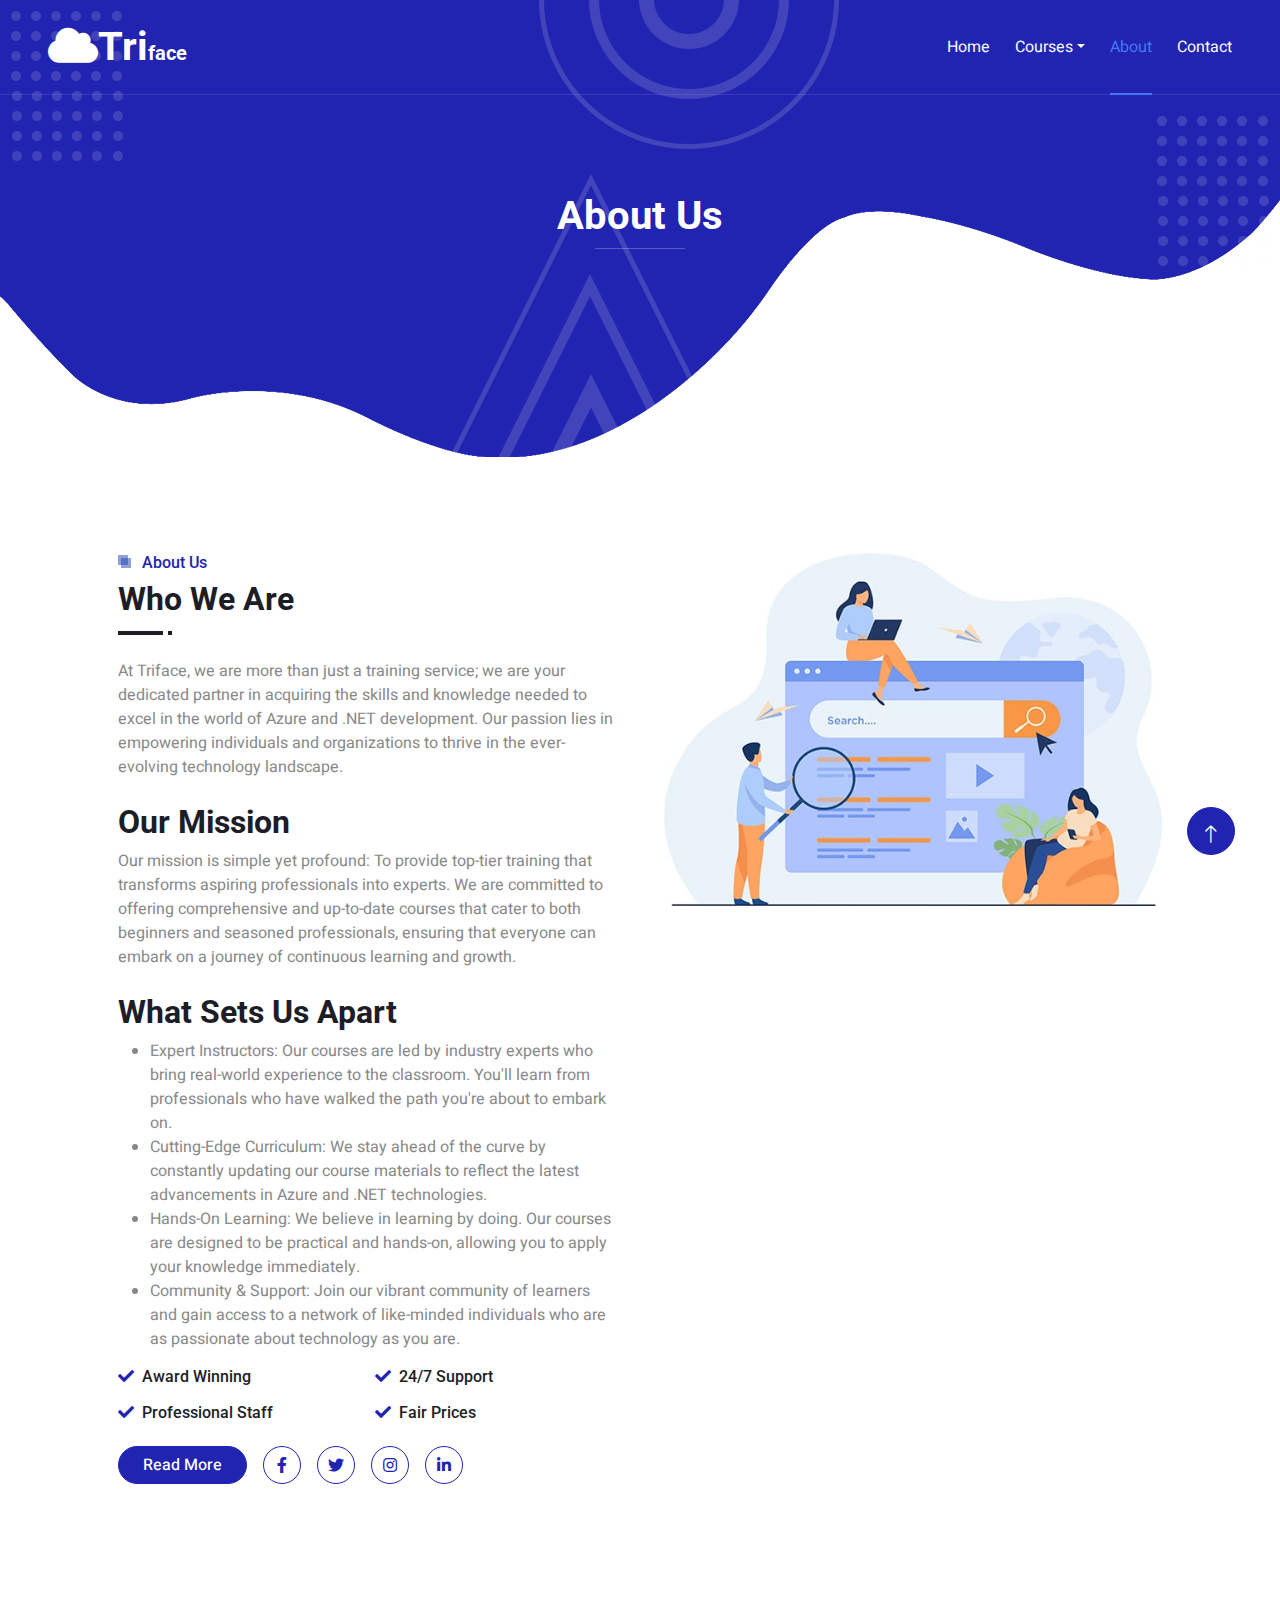
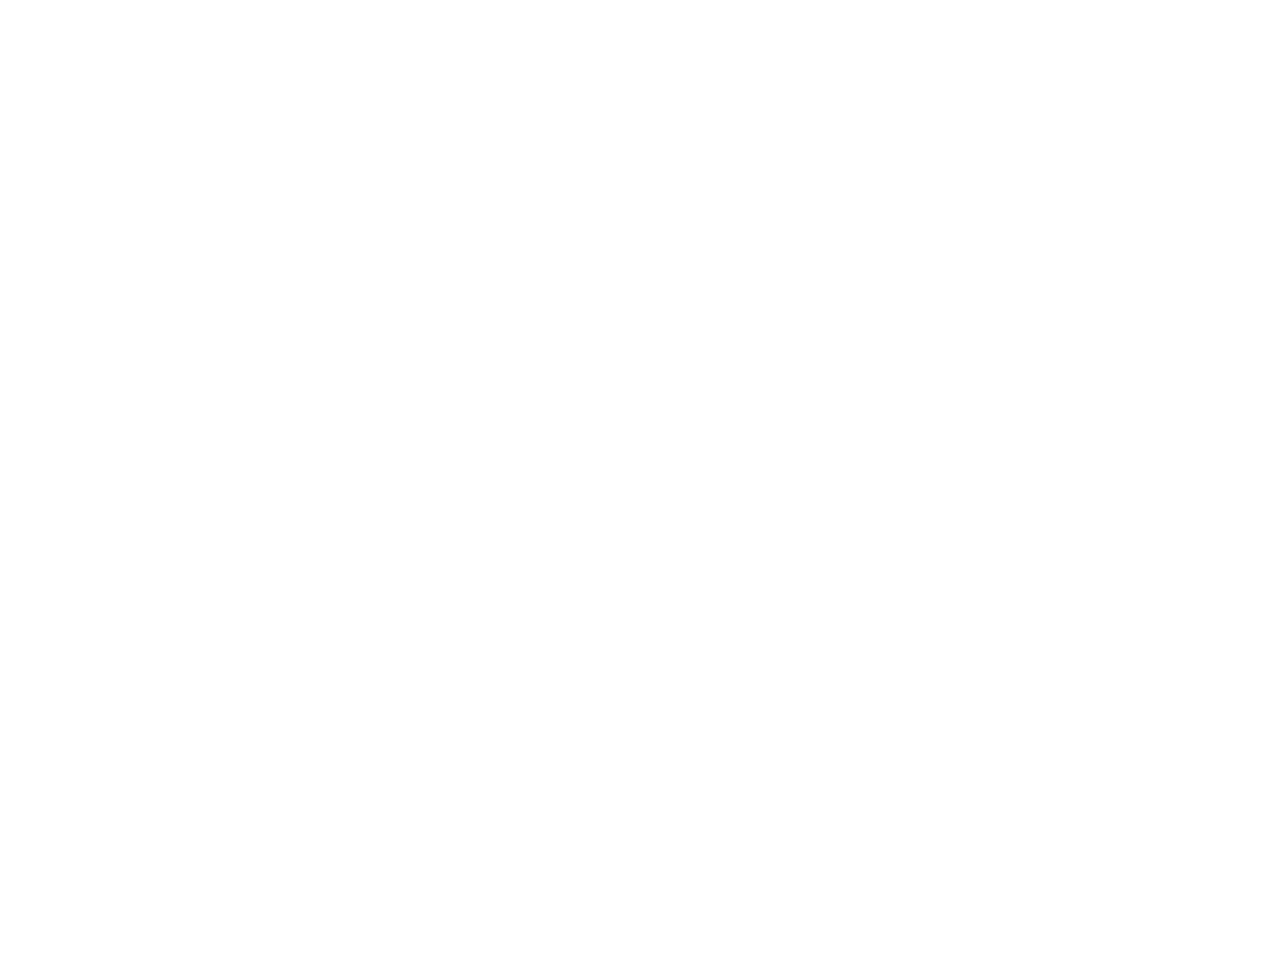
==== about.html @ 001e8b4e "Add files via upload" ====
<!DOCTYPE html>
<html lang="en">

<head>
    <meta charset="utf-8">
    <title>TriFace Training Services</title>
    <meta content="width=device-width, initial-scale=1.0" name="viewport">
    <meta content="" name="keywords">
    <meta content="" name="description">

    <!-- Favicon -->
    <link href="img/favicon-16x16.png" rel="icon">

    <!-- Google Web Fonts -->
    <link rel="preconnect" href="https://fonts.googleapis.com">
    <link rel="preconnect" href="https://fonts.gstatic.com" crossorigin>
    <link href="https://fonts.googleapis.com/css2?family=Heebo:wght@400;500&family=Roboto:wght@400;500;700&display=swap" rel="stylesheet"> 

    <!-- Icon Font Stylesheet -->
    <link href="https://cdnjs.cloudflare.com/ajax/libs/font-awesome/5.10.0/css/all.min.css" rel="stylesheet">
    <link href="https://cdn.jsdelivr.net/npm/bootstrap-icons@1.4.1/font/bootstrap-icons.css" rel="stylesheet">

    <!-- Libraries Stylesheet -->
    <link href="lib/animate/animate.min.css" rel="stylesheet">
    <link href="lib/owlcarousel/assets/owl.carousel.min.css" rel="stylesheet">
    <link href="lib/lightbox/css/lightbox.min.css" rel="stylesheet">

    <!-- Customized Bootstrap Stylesheet -->
    <link href="css/bootstrap.min.css" rel="stylesheet">

    <!-- Template Stylesheet -->
    <link href="css/style.css" rel="stylesheet">
</head>

<body>
    <div class="container-xxl bg-white p-0">
        <!-- Spinner Start -->
        <div id="spinner" class="show bg-white position-fixed translate-middle w-100 vh-100 top-50 start-50 d-flex align-items-center justify-content-center">
            <div class="spinner-grow text-primary" style="width: 3rem; height: 3rem;" role="status">
                <span class="sr-only">Loading...</span>
            </div>
        </div>
        <!-- Spinner End -->


        <!-- Navbar & Hero Start -->
        <div class="container-xxl position-relative p-0">
            <nav class="navbar navbar-expand-lg navbar-light px-4 px-lg-5 py-3 py-lg-0">
                <a href="index.html" class="navbar-brand p-0">
                    <h1 class="m-0"><i class="fa fa-cloud"></i>Tri<span class="fs-5">face</span></h1>
                    
                </a>
                <button class="navbar-toggler" type="button" data-bs-toggle="collapse" data-bs-target="#navbarCollapse">
                    <span class="fa fa-bars"></span>
                </button>
                <div class="collapse navbar-collapse" id="navbarCollapse">
                    <div class="navbar-nav ms-auto py-0">
                       
                <div class="navbar-nav ms-auto py-0">
                    <a href="index.html" class="nav-item nav-link ">Home</a>
                    
                    <div class="nav-item dropdown">
                        <a href="#" class="nav-link dropdown-toggle" data-bs-toggle="dropdown">Courses</a>
                        <div class="dropdown-menu m-0">
                            <a href="AzureDevops.html" class="dropdown-item">Azure DevOps</a>
                            <a href="AzureCloudNativeusingKubernetesServices.html" class="dropdown-item">Azure cloud Native Using <br> Kubernetes Services</a>
                            <a href="AzureIntegrationServices.html" class="dropdown-item">Azure Integration Services</a>
                            <a href="AzureFundamentals.html" class="dropdown-item">Azure Fundamentals</a>
                            <a href="NetCoreandWebApi.html" class="dropdown-item">.Net core and web api</a>
                            <a href="AzureDataEngineering.html" class="dropdown-item">Azure Data Engineering</a>
                        </div>
                    </div>
                    <a href="about.html" class="nav-item nav-link active">About</a>
                    <a href="contact.html" class="nav-item nav-link">Contact</a>
                </div>
               
            </div>
            </nav>

            <div class="container-xxl py-5 bg-primary hero-header mb-5">
                <div class="container my-5 py-5 px-lg-5">
                    <div class="row g-5 py-5">
                        <div class="col-12 text-center">
                            <h1 class="text-white animated zoomIn">About Us</h1>
                            <hr class="bg-white mx-auto mt-0" style="width: 90px;">
                            
                        </div>
                    </div>
                </div>
            </div>
        </div>
        <!-- Navbar & Hero End -->


       


        <!-- About Start -->
        <div class="container-xxl py-5">
            <div class="container px-lg-5">
                <div class="row g-5">
                    <div class="col-lg-6 wow fadeInUp" data-wow-delay="0.1s">
                        <div class="section-title position-relative mb-4 pb-2">
                            <h6 class="position-relative text-primary ps-4">About Us</h6>
                            <h2 class="mt-2">Who We Are</h2>
                        </div>
                        <p class="mb-4">At Triface, we are more than just a training service; we are your dedicated partner in acquiring the skills and knowledge needed to excel in the world of Azure and .NET development. Our passion lies in empowering individuals and organizations to thrive in the ever-evolving technology landscape.</p>
                        <h2 class="mt-2">Our Mission</h2>
                        <p class="mb-4">Our mission is simple yet profound: To provide top-tier training that transforms aspiring professionals into experts. We are committed to offering comprehensive and up-to-date courses that cater to both beginners and seasoned professionals, ensuring that everyone can embark on a journey of continuous learning and growth.</p>
                        <h2 class="mt-2">What Sets Us Apart</h2>
                        <ul>
                            <li>Expert Instructors: Our courses are led by industry experts who bring real-world experience to the classroom. You'll learn from professionals who have walked the path you're about to embark on.</li>
                            <li>Cutting-Edge Curriculum: We stay ahead of the curve by constantly updating our course materials to reflect the latest advancements in Azure and .NET technologies.

                            </li>
                            <li>Hands-On Learning: We believe in learning by doing. Our courses are designed to be practical and hands-on, allowing you to apply your knowledge immediately.</li>
                            <li>Community & Support: Join our vibrant community of learners and gain access to a network of like-minded individuals who are as passionate about technology as you are.</li>
                        </ul>
                        <div class="row g-3">
                            <div class="col-sm-6">
                                <h6 class="mb-3"><i class="fa fa-check text-primary me-2"></i>Award Winning</h6>
                                <h6 class="mb-0"><i class="fa fa-check text-primary me-2"></i>Professional Staff</h6>
                            </div>
                            <div class="col-sm-6">
                                <h6 class="mb-3"><i class="fa fa-check text-primary me-2"></i>24/7 Support</h6>
                                <h6 class="mb-0"><i class="fa fa-check text-primary me-2"></i>Fair Prices</h6>
                            </div>
                        </div>
                        <div class="d-flex align-items-center mt-4">
                            <a class="btn btn-primary rounded-pill px-4 me-3" href="">Read More</a>
                            <a class="btn btn-outline-primary btn-square me-3" href=""><i class="fab fa-facebook-f"></i></a>
                            <a class="btn btn-outline-primary btn-square me-3" href=""><i class="fab fa-twitter"></i></a>
                            <a class="btn btn-outline-primary btn-square me-3" href=""><i class="fab fa-instagram"></i></a>
                            <a class="btn btn-outline-primary btn-square" href=""><i class="fab fa-linkedin-in"></i></a>
                        </div>
                    </div>
                    <div class="col-lg-6">
                        <img class="img-fluid wow zoomIn" data-wow-delay="0.5s" src="img/about.jpg">
                    </div>
                </div>
            </div>
        </div>
        <!-- About End -->


    


        <!-- Team Start -->
        <div class="container-xxl py-5">
            <div class="container px-lg-5">
                <div class="section-title position-relative text-center mb-5 pb-2 wow fadeInUp" data-wow-delay="0.1s">
                    <h6 class="position-relative d-inline text-primary ps-4">Our Team</h6>
                    <h2 class="mt-2">Meet Our Teachers</h2>
                </div>
                <div class="row g-4">
                    <!-- <div class="col-lg-4 wow fadeInUp" data-wow-delay="0.1s">
                        <div class="team-item">
                            <div class="d-flex">
                                <div class="flex-shrink-0 d-flex flex-column align-items-center mt-4 pt-5" style="width: 75px;">
                                    <a class="btn btn-square text-primary bg-white my-1" href=""><i class="fab fa-facebook-f"></i></a>
                                    <a class="btn btn-square text-primary bg-white my-1" href=""><i class="fab fa-twitter"></i></a>
                                    <a class="btn btn-square text-primary bg-white my-1" href=""><i class="fab fa-instagram"></i></a>
                                    <a class="btn btn-square text-primary bg-white my-1" href=""><i class="fab fa-linkedin-in"></i></a>
                                </div>
                                <img class="img-fluid rounded w-100" src="img/teacher.jpg" alt="">
                            </div>
                            <div class="px-4 py-3">
                                <h5 class="fw-bold m-0">Teacher Name</h5>
                                <small>Designation</small>
                            </div>
                        </div>
                    </div> -->
                    <div class="col-lg-4 wow fadeInUp" data-wow-delay="0.3s">
                        <div class="team-item">
                            <div class="d-flex">
                                <div class="flex-shrink-0 d-flex flex-column align-items-center mt-4 pt-5" style="width: 75px;">
                                    <a class="btn btn-square text-primary bg-white my-1" href=""><i class="fab fa-facebook-f"></i></a>
                                    <a class="btn btn-square text-primary bg-white my-1" href=""><i class="fab fa-twitter"></i></a>
                                    <a class="btn btn-square text-primary bg-white my-1" href=""><i class="fab fa-instagram"></i></a>
                                    <a class="btn btn-square text-primary bg-white my-1" href=""><i class="fab fa-linkedin-in"></i></a>
                                </div>
                                <!-- <img class="img-fluid rounded w-100" src="img/teacher.jpg" alt=""> -->
                            </div>
                            <div class="px-4 py-3">
                                <h5 class="fw-bold m-0">Teacher Name</h5>
                                <small>Designation</small>
                            </div>
                        </div>
                    </div>
                    <div class="col-lg-4 wow fadeInUp" data-wow-delay="0.6s">
                        <div class="team-item">
                            <div class="d-flex">
                                <div class="flex-shrink-0 d-flex flex-column align-items-center mt-4 pt-5" style="width: 75px;">
                                    <a class="btn btn-square text-primary bg-white my-1" href=""><i class="fab fa-facebook-f"></i></a>
                                    <a class="btn btn-square text-primary bg-white my-1" href=""><i class="fab fa-twitter"></i></a>
                                    <a class="btn btn-square text-primary bg-white my-1" href=""><i class="fab fa-instagram"></i></a>
                                    <a class="btn btn-square text-primary bg-white my-1" href=""><i class="fab fa-linkedin-in"></i></a>
                                </div>
                                <!-- <img class="img-fluid rounded w-100" src="img/teacher.jpg" alt=""> -->
                            </div>
                            <div class="px-4 py-3">
                                <h5 class="fw-bold m-0">Teacher Name</h5>
                                <small>Designation</small>
                            </div>
                        </div>
                    </div>
                </div>
            </div>
        </div>
        <!-- Team End -->
        

        <!-- Footer Start -->
        <div class="container-fluid bg-primary text-light footer mt-5 pt-5 wow fadeIn" data-wow-delay="0.1s">
            <div class="container py-5 px-lg-5">
                <div class="row g-5">
                    <div class="col-md-6 col-lg-3">
                        <h5 class="text-white mb-4">Get In Touch</h5>
                        <p><i class="fa fa-map-marker-alt me-3"></i>123 Street, Solapur, INDIA</p>
                        <p><i class="fa fa-phone-alt me-3"></i>+012 345 67890</p>
                        <p><i class="fa fa-envelope me-3"></i>info@example.com</p>
                        <div class="d-flex pt-2">
                            <a class="btn btn-outline-light btn-social" href=""><i class="fab fa-twitter"></i></a>
                            <a class="btn btn-outline-light btn-social" href=""><i class="fab fa-facebook-f"></i></a>
                            <a class="btn btn-outline-light btn-social" href=""><i class="fab fa-youtube"></i></a>
                            <a class="btn btn-outline-light btn-social" href=""><i class="fab fa-instagram"></i></a>
                            <a class="btn btn-outline-light btn-social" href=""><i class="fab fa-linkedin-in"></i></a>
                        </div>
                    </div>
                    <div class="col-md-6 col-lg-3">
                        <h5 class="text-white mb-4">Popular Link</h5>
                        <a class="btn btn-link" href="">About Us</a>
                        <a class="btn btn-link" href="">Contact Us</a>
                        
                    </div>
                   
                </div>
            </div>
            <div class="container px-lg-5">
                <div class="copyright">
                    <div class="row">
                        <div class="col-md-6 text-center text-md-start mb-3 mb-md-0">
                            &copy; <a class="border-bottom" href="#">TriFace Training Services </a>, All Right Reserved. 
							
							
							Designed By <a class="border-bottom" href="">the.BuiltUp</a>
                        </div>
                       
                    </div>
                </div>
            </div>
        </div>
        <!-- Footer End -->


        <!-- Back to Top -->
        <a href="#" class="btn btn-lg btn-primary btn-lg-square back-to-top pt-2"><i class="bi bi-arrow-up"></i></a>
    </div>

    <!-- JavaScript Libraries -->
    <script src="https://code.jquery.com/jquery-3.4.1.min.js"></script>
    <script src="https://cdn.jsdelivr.net/npm/bootstrap@5.0.0/dist/js/bootstrap.bundle.min.js"></script>
    <script src="lib/wow/wow.min.js"></script>
    <script src="lib/easing/easing.min.js"></script>
    <script src="lib/waypoints/waypoints.min.js"></script>
    <script src="lib/owlcarousel/owl.carousel.min.js"></script>
    <script src="lib/isotope/isotope.pkgd.min.js"></script>
    <script src="lib/lightbox/js/lightbox.min.js"></script>

    <!-- Template Javascript -->
    <script src="js/main.js"></script>
</body>

</html>
---- css/style.css ----
/********** Template CSS **********/
:root {
    --primary: #2124B1;
    --secondary: #4777F5;
    --light: #F7FAFF;
    --dark: #1D1D27;
}


/*** Spinner ***/
#spinner {
    opacity: 0;
    visibility: hidden;
    transition: opacity .5s ease-out, visibility 0s linear .5s;
    z-index: 99999;
}

#spinner.show {
    transition: opacity .5s ease-out, visibility 0s linear 0s;
    visibility: visible;
    opacity: 1;
}

.back-to-top {
    position: fixed;
    display: none;
    right: 45px;
    bottom: 45px;
    z-index: 99;
}


/*** Heading ***/
h1,
h2,
h3,
.fw-bold {
    font-weight: 700 !important;
}

h4,
h5,
h6,
.fw-medium {
    font-weight: 500 !important;
}


/*** Button ***/
.btn {
    font-weight: 500;
    transition: .5s;
}

.btn-square {
    width: 38px;
    height: 38px;
}

.btn-sm-square {
    width: 32px;
    height: 32px;
}

.btn-lg-square {
    width: 48px;
    height: 48px;
}

.btn-square,
.btn-sm-square,
.btn-lg-square {
    padding: 0;
    display: flex;
    align-items: center;
    justify-content: center;
    font-weight: normal;
    border-radius: 50px;
}


/*** Navbar ***/
.navbar-light .navbar-nav .nav-link {
    position: relative;
    margin-left: 25px;
    padding: 35px 0;
    color: var(--light) !important;
    outline: none;
    transition: .5s;
}

.sticky-top.navbar-light .navbar-nav .nav-link {
    padding: 20px 0;
    color: var(--dark) !important;
}

.navbar-light .navbar-nav .nav-link:hover,
.navbar-light .navbar-nav .nav-link.active {
    color: var(--secondary) !important;
}

.navbar-light .navbar-brand h1 {
    color: #FFFFFF;
}

.navbar-light .navbar-brand img {
    max-height: 60px;
    transition: .5s;
}

.sticky-top.navbar-light .navbar-brand img {
    max-height: 45px;
}

@media (max-width: 991.98px) {
    .sticky-top.navbar-light {
        position: relative;
        background: #FFFFFF;
    }

    .navbar-light .navbar-collapse {
        margin-top: 15px;
        border-top: 1px solid #DDDDDD;
    }

    .navbar-light .navbar-nav .nav-link,
    .sticky-top.navbar-light .navbar-nav .nav-link {
        padding: 10px 0;
        margin-left: 0;
        color: var(--dark) !important;
    }

    .navbar-light .navbar-brand h1 {
        color: var(--primary);
    }

    .navbar-light .navbar-brand img {
        max-height: 45px;
    }
}

@media (min-width: 992px) {
    .navbar-light {
        position: absolute;
        width: 100%;
        top: 0;
        left: 0;
        border-bottom: 1px solid rgba(256, 256, 256, .1);
        z-index: 999;
    }
    
    .sticky-top.navbar-light {
        position: fixed;
        background: #FFFFFF;
    }

    .navbar-light .navbar-nav .nav-link::before {
        position: absolute;
        content: "";
        width: 0;
        height: 2px;
        bottom: -1px;
        left: 50%;
        background: var(--secondary);
        transition: .5s;
    }

    .navbar-light .navbar-nav .nav-link:hover::before,
    .navbar-light .navbar-nav .nav-link.active::before {
        width: 100%;
        left: 0;
    }

    .navbar-light .navbar-nav .nav-link.nav-contact::before {
        display: none;
    }

    .sticky-top.navbar-light .navbar-brand h1 {
        color: var(--primary);
    }
}


/*** Hero Header ***/
.hero-header {
    background:
        url(../img/bg-dot.png),
        url(../img/bg-dot.png),
        url(../img/bg-round.png),
        url(../img/bg-tree.png),
        url(../img/bg-bottom-hero.png);
    background-position:
        10px 10px,
        bottom 190px right 10px,
        left 55% top -1px,
        left 45% bottom -1px,
        center bottom -1px;
    background-repeat: no-repeat;
}


/*** Section Title ***/
.section-title::before {
    position: absolute;
    content: "";
    width: 45px;
    height: 4px;
    bottom: 0;
    left: 0;
    background: var(--dark);
}

.section-title::after {
    position: absolute;
    content: "";
    width: 4px;
    height: 4px;
    bottom: 0;
    left: 50px;
    background: var(--dark);
}

.section-title.text-center::before {
    left: 50%;
    margin-left: -25px;
}

.section-title.text-center::after {
    left: 50%;
    margin-left: 25px;
}

.section-title h6::before,
.section-title h6::after {
    position: absolute;
    content: "";
    width: 10px;
    height: 10px;
    top: 2px;
    left: 0;
    background: rgba(33, 66, 177, .5);
}

.section-title h6::after {
    top: 5px;
    left: 3px;
}


/*** Service ***/
.service-item {
    position: relative;
    height: 350px;
    padding: 30px 25px;
    background: #FFFFFF;
    box-shadow: 0 0 45px rgba(0, 0, 0, .08);
    transition: .5s;
}

.service-item:hover {
    background: var(--primary);
}

.service-item .service-icon {
    margin: 0 auto 20px auto;
    width: 90px;
    height: 90px;
    display: flex;
    align-items: center;
    justify-content: center;
    color: var(--light);
    background: url(../img/icon-shape-primary.png) center center no-repeat;
    transition: .5s;
}

.service-item:hover .service-icon {
    color: var(--primary);
    background: url(../img/icon-shape-white.png);
}

.service-item h5,
.service-item p {
    transition: .5s;
}

.service-item:hover h5,
.service-item:hover p {
    color: var(--light);
}

.service-item a.btn {
    position: relative;
    display: flex;
    color: var(--primary);
    transition: .5s;
    z-index: 1;
}

.service-item:hover a.btn {
    color: var(--primary);
}

.service-item a.btn::before {
    position: absolute;
    content: "";
    width: 35px;
    height: 35px;
    top: 0;
    left: 0;
    border-radius: 35px;
    background: #DDDDDD;
    transition: .5s;
    z-index: -1;
}

.service-item:hover a.btn::before {
    width: 100%;
    background: var(--light);
}


/*** Testimonial ***/
.newsletter,
.testimonial {
    background:
        url(../img/bg-top.png),
        url(../img/bg-bottom.png);
    background-position:
        left top,
        right bottom;
    background-repeat: no-repeat;
}

.testimonial-carousel .owl-item .testimonial-item,
.testimonial-carousel .owl-item.center .testimonial-item * {
    transition: .5s;
}

.testimonial-carousel .owl-item.center .testimonial-item {
    background: var(--light) !important;
    border-color: var(--light);
}

.testimonial-carousel .owl-item.center .testimonial-item * {
    color: #888888;
}

.testimonial-carousel .owl-item.center .testimonial-item i {
    color: var(--primary) !important;
}

.testimonial-carousel .owl-item.center .testimonial-item h6 {
    color: var(--dark) !important;
}


/*** Team ***/
.team-item {
    position: relative;
    transition: .5s;
    z-index: 1;
}

.team-item::after {
    position: absolute;
    content: "";
    top: 3rem;
    right: 3rem;
    bottom: 0;
    left: 0;
    border-radius: 10px;
    background: #FFFFFF;
    box-shadow: 0 0 45px rgba(0, 0, 0, .1);
    transition: .5s;
    z-index: -1;
}

.team-item:hover::after {
    background: var(--primary);
}

.team-item h5,
.team-item small {
    transition: .5s;
}

.team-item:hover h5,
.team-item:hover small {
    color: var(--light);
}


/*** Project Portfolio ***/
#portfolio-flters .btn {
    position: relative;
    display: inline-block;
    margin: 10px 4px 0 4px;
    transition: .5s;
}

#portfolio-flters .btn::after {
    position: absolute;
    content: "";
    right: -1px;
    bottom: -1px;
    border-left: 20px solid transparent;
    border-right: 0 solid transparent;
    border-bottom: 50px solid #FFFFFF;
}

#portfolio-flters .btn:hover,
#portfolio-flters .btn.active {
    color: var(--light);
    background: var(--primary);
}

.portfolio-overlay {
    position: absolute;
    display: flex;
    flex-direction: column;
    justify-content: center;
    width: 100%;
    height: 100%;
    padding: 30px;
    top: 0;
    left: 0;
    background: var(--primary);
    transition: .5s;
    z-index: 1;
    opacity: 0;
}

.portfolio-item:hover .portfolio-overlay {
    opacity: 1;
}

.portfolio-item .btn {
    position: absolute;
    width: 90px;
    height: 90px;
    top: 0px;
    right: 0px;
    display: flex;
    align-items: center;
    justify-content: center;
    background: url(../img/icon-shape-white.png) center center no-repeat;
    border: none;
    transition: .5s;
    opacity: 0;
    z-index: 2;
}

.portfolio-item:hover .btn {
    opacity: 1;
    transition-delay: .15s;
}


/*** Footer ***/
.footer {
    background: url(../img/footer.png) center center no-repeat;
    background-size: contain;
}

.footer .btn.btn-social {
    margin-right: 5px;
    width: 40px;
    height: 40px;
    display: flex;
    align-items: center;
    justify-content: center;
    color: var(--light);
    border: 1px solid rgba(256, 256, 256, .1);
    border-radius: 40px;
    transition: .3s;
}

.footer .btn.btn-social:hover {
    color: var(--primary);
}

.footer .btn.btn-link {
    display: block;
    margin-bottom: 10px;
    padding: 0;
    text-align: left;
    color: var(--light);
    font-weight: normal;
    transition: .3s;
}

.footer .btn.btn-link::before {
    position: relative;
    content: "\f105";
    font-family: "Font Awesome 5 Free";
    font-weight: 900;
    margin-right: 10px;
}

.footer .btn.btn-link:hover {
    letter-spacing: 1px;
    box-shadow: none;
}

.footer .copyright {
    padding: 25px 0;
    font-size: 14px;
    border-top: 1px solid rgba(256, 256, 256, .1);
}

.footer .copyright a {
    color: var(--light);
}

.footer .footer-menu a {
    margin-right: 15px;
    padding-right: 15px;
    border-right: 1px solid rgba(255, 255, 255, .1);
}

.footer .footer-menu a:last-child {
    margin-right: 0;
    padding-right: 0;
    border-right: none;
}


/* Apply responsive styling to the iframe */
#iframe-container {
    position: relative;
    padding-bottom: 75%; /* Adjust the aspect ratio as needed (e.g., 75% for 4:3 aspect ratio) */
    height: 1000px;
    overflow: hidden;
}

#iframe-container iframe {
    position: absolute;
    top: 0;
    left: 0;
    width: 100%;
    height: 100%;
}
.dropdown-item:nth-last-of-type(odd){
    background-color: #9ab7ff;
}
.row{
    justify-content: center;
}
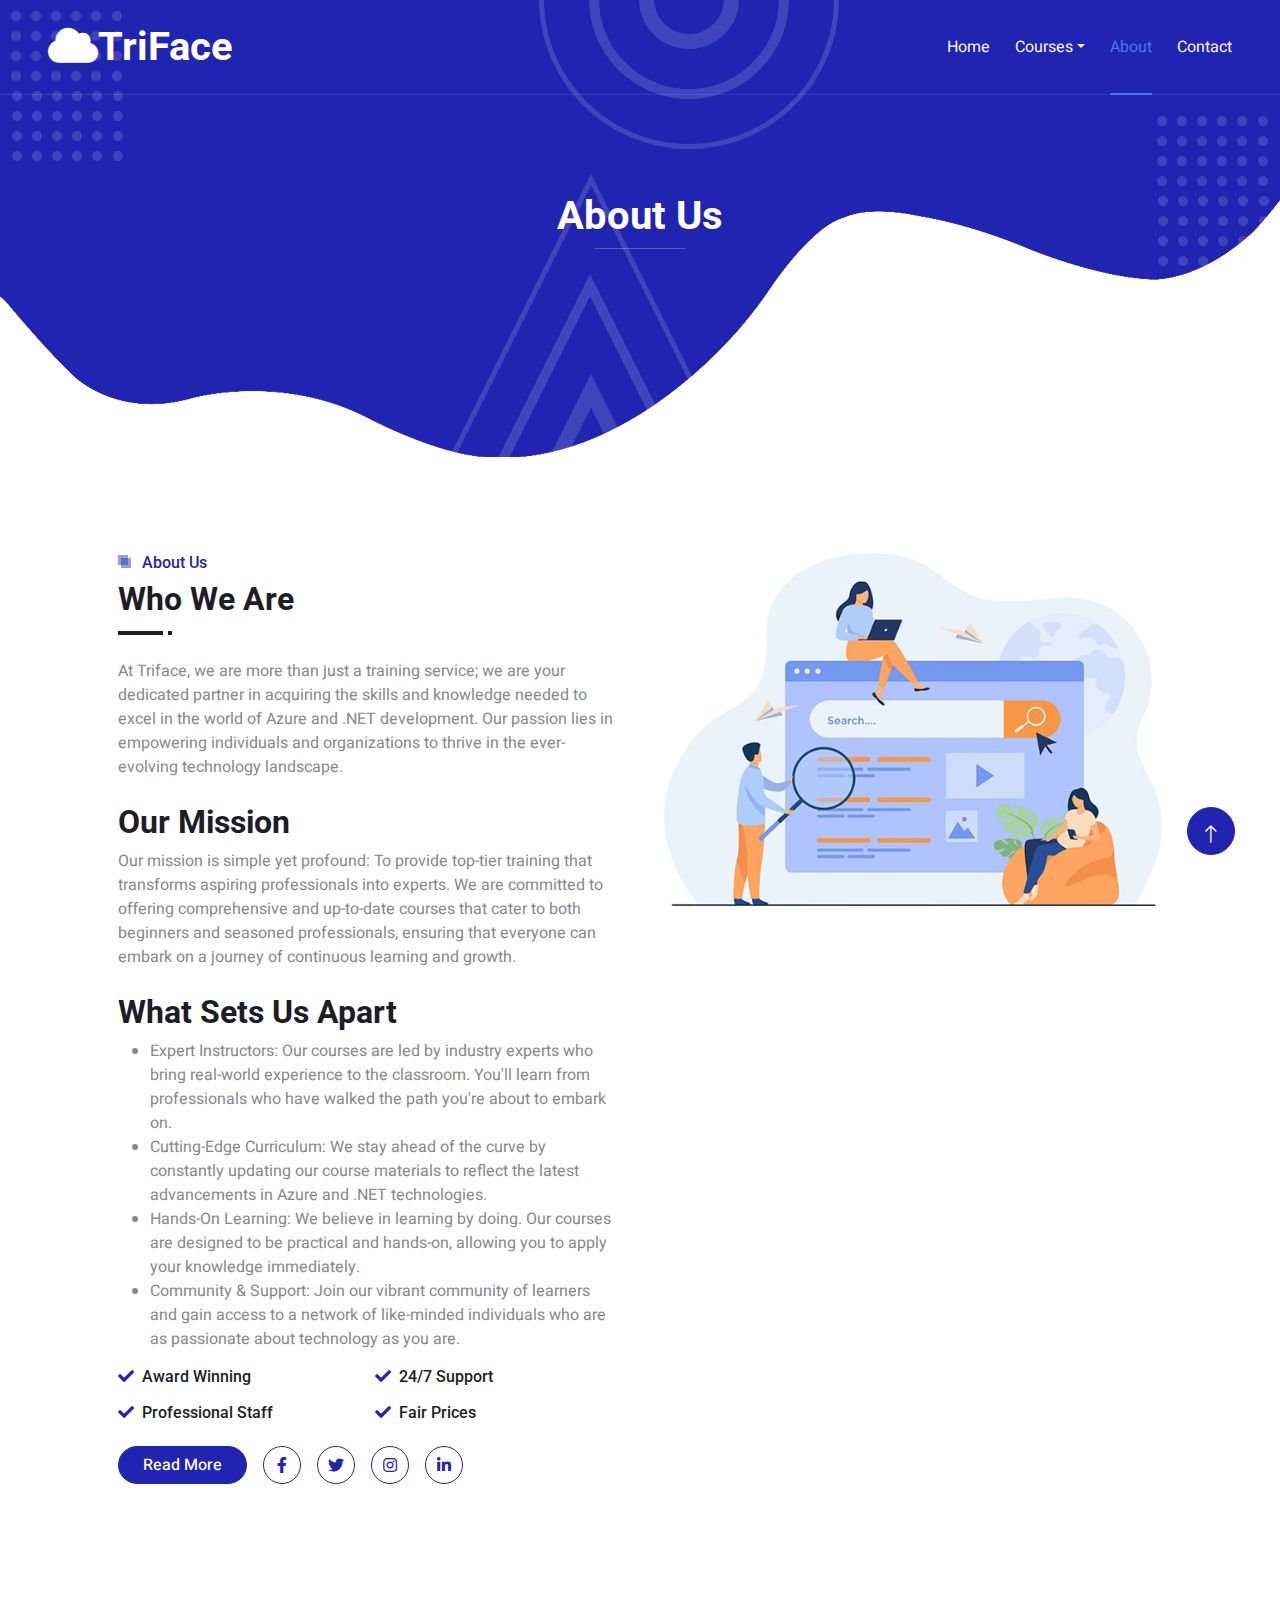
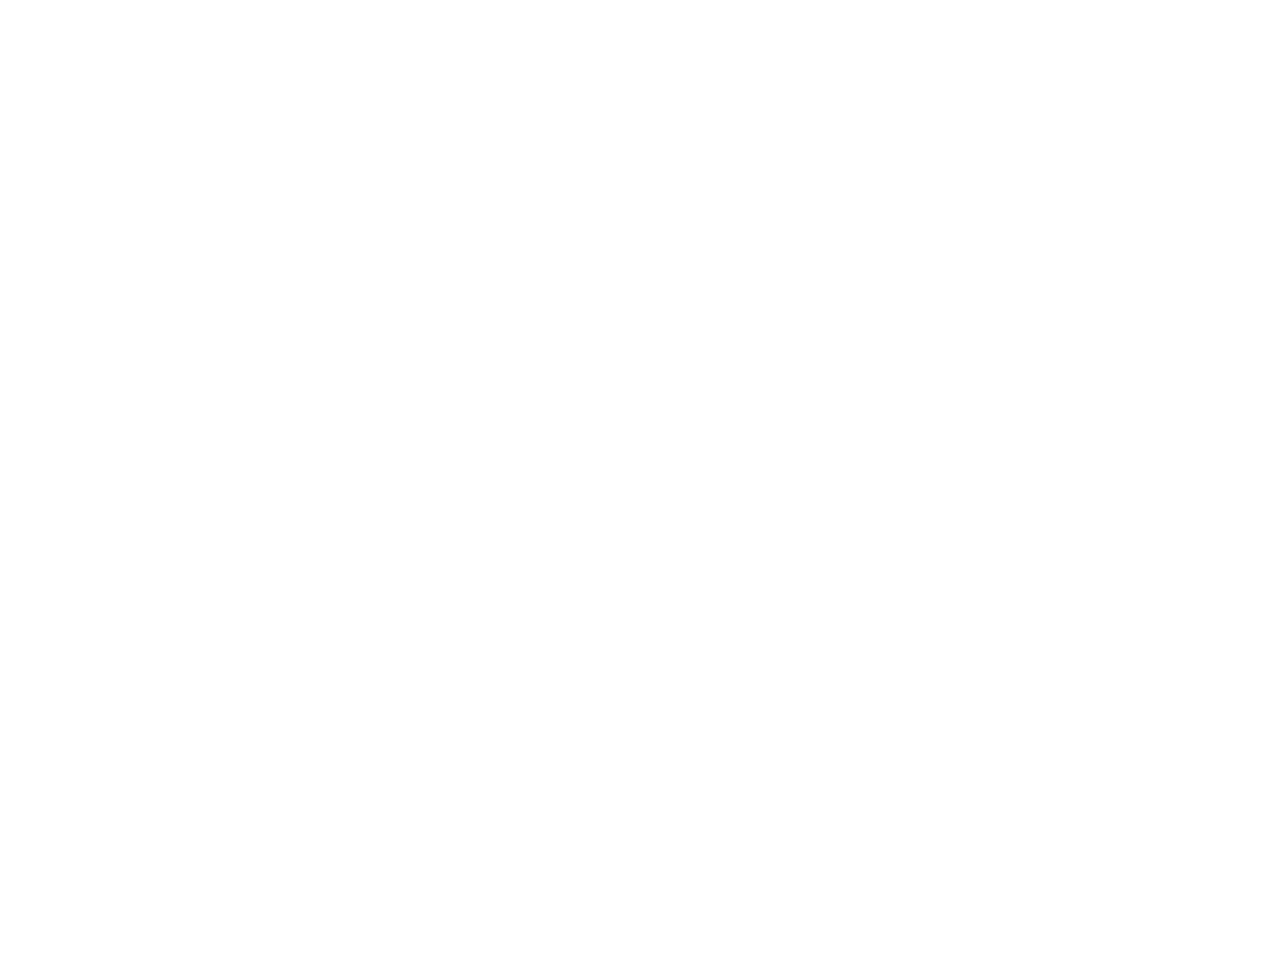
==== commit 974a3d78: "Update about.html" ====
--- a/about.html
+++ b/about.html
@@ -47,7 +47,7 @@
         <div class="container-xxl position-relative p-0">
             <nav class="navbar navbar-expand-lg navbar-light px-4 px-lg-5 py-3 py-lg-0">
                 <a href="index.html" class="navbar-brand p-0">
-                    <h1 class="m-0"><i class="fa fa-cloud"></i>Tri<span class="fs-5">face</span></h1>
+                    <h1 class="m-0"><i class="fa fa-cloud"></i>TriFace</h1>
                     
                 </a>
                 <button class="navbar-toggler" type="button" data-bs-toggle="collapse" data-bs-target="#navbarCollapse">
@@ -272,4 +272,4 @@
     <script src="js/main.js"></script>
 </body>
 
-</html>+</html>
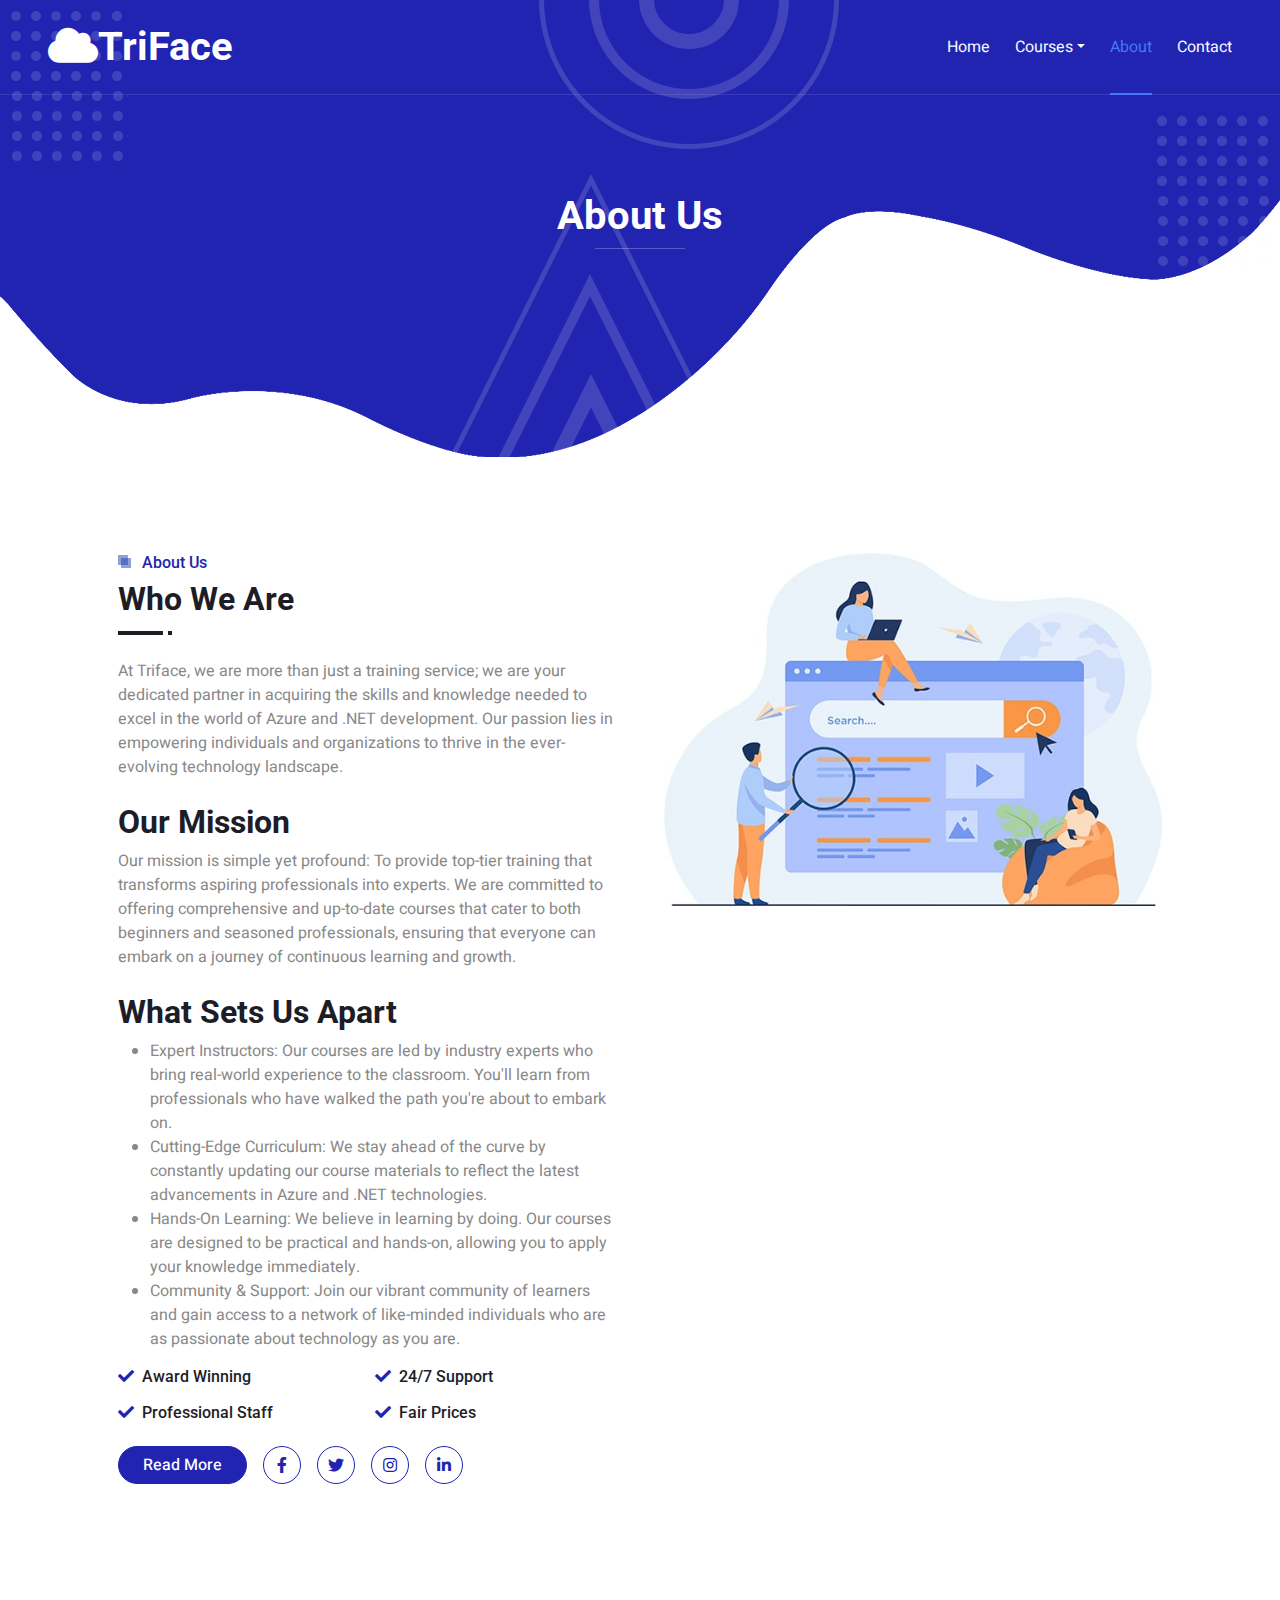
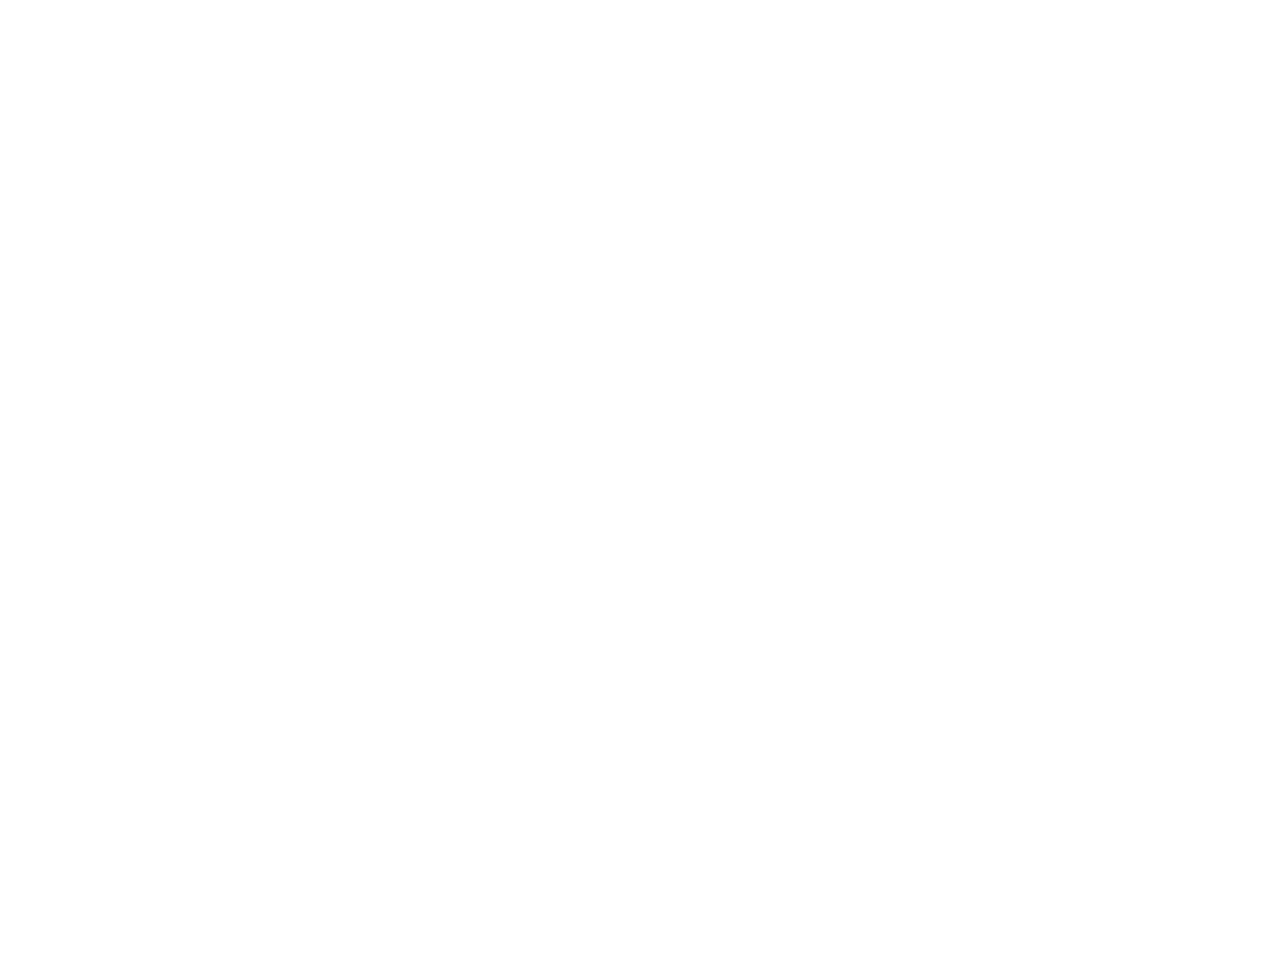
==== commit c62b474f: "Update about.html" ====
--- a/about.html
+++ b/about.html
@@ -217,26 +217,29 @@
                 <div class="row g-5">
                     <div class="col-md-6 col-lg-3">
                         <h5 class="text-white mb-4">Get In Touch</h5>
-                        <p><i class="fa fa-map-marker-alt me-3"></i>123 Street, Solapur, INDIA</p>
-                        <p><i class="fa fa-phone-alt me-3"></i>+012 345 67890</p>
-                        <p><i class="fa fa-envelope me-3"></i>info@example.com</p>
-                        <div class="d-flex pt-2">
+                        <p><i class="fa fa-map-marker-alt me-3"></i>Utsav House, Bavdhan, Pune 411021
+</p>
+                        <p><i class="fa fa-phone-alt me-3"></i>+91 9529877504</p>
+                        <p><i class="fa fa-envelope me-3"></i>snehalmanthalkar@trifacets.com</p>
+                        <!--<div class="d-flex pt-2">
                             <a class="btn btn-outline-light btn-social" href=""><i class="fab fa-twitter"></i></a>
                             <a class="btn btn-outline-light btn-social" href=""><i class="fab fa-facebook-f"></i></a>
                             <a class="btn btn-outline-light btn-social" href=""><i class="fab fa-youtube"></i></a>
                             <a class="btn btn-outline-light btn-social" href=""><i class="fab fa-instagram"></i></a>
                             <a class="btn btn-outline-light btn-social" href=""><i class="fab fa-linkedin-in"></i></a>
                         </div>
-                    </div>
+			    -->
+                    </div>
+			<!--
                     <div class="col-md-6 col-lg-3">
                         <h5 class="text-white mb-4">Popular Link</h5>
-                        <a class="btn btn-link" href="">About Us</a>
-                        <a class="btn btn-link" href="">Contact Us</a>
+                        <a class="btn btn-link" href="about.html">About Us</a>
+                        <a class="btn btn-link" href="contact.html">Contact Us</a>
                         
                     </div>
-                   
-                </div>
-            </div>
+			-->
+            
+                </div>
             <div class="container px-lg-5">
                 <div class="copyright">
                     <div class="row">
--- a/css/style.css
+++ b/css/style.css
@@ -227,7 +227,7 @@
 
 .section-title.text-center::after {
     left: 50%;
-    margin-left: 25px;
+/*     margin-left: 25px; */
 }
 
 .section-title h6::before,
@@ -427,7 +427,7 @@
     background: var(--primary);
     transition: .5s;
     z-index: 1;
-    opacity: 0;
+    opacity: 1;
 }
 
 .portfolio-item:hover .portfolio-overlay {
@@ -446,7 +446,7 @@
     background: url(../img/icon-shape-white.png) center center no-repeat;
     border: none;
     transition: .5s;
-    opacity: 0;
+    opacity: 1;
     z-index: 2;
 }
 
@@ -541,8 +541,8 @@
     height: 100%;
 }
 .dropdown-item:nth-last-of-type(odd){
-    background-color: #9ab7ff;
+    background-color: #dce6ff;
 }
 .row{
     justify-content: center;
-}+}
